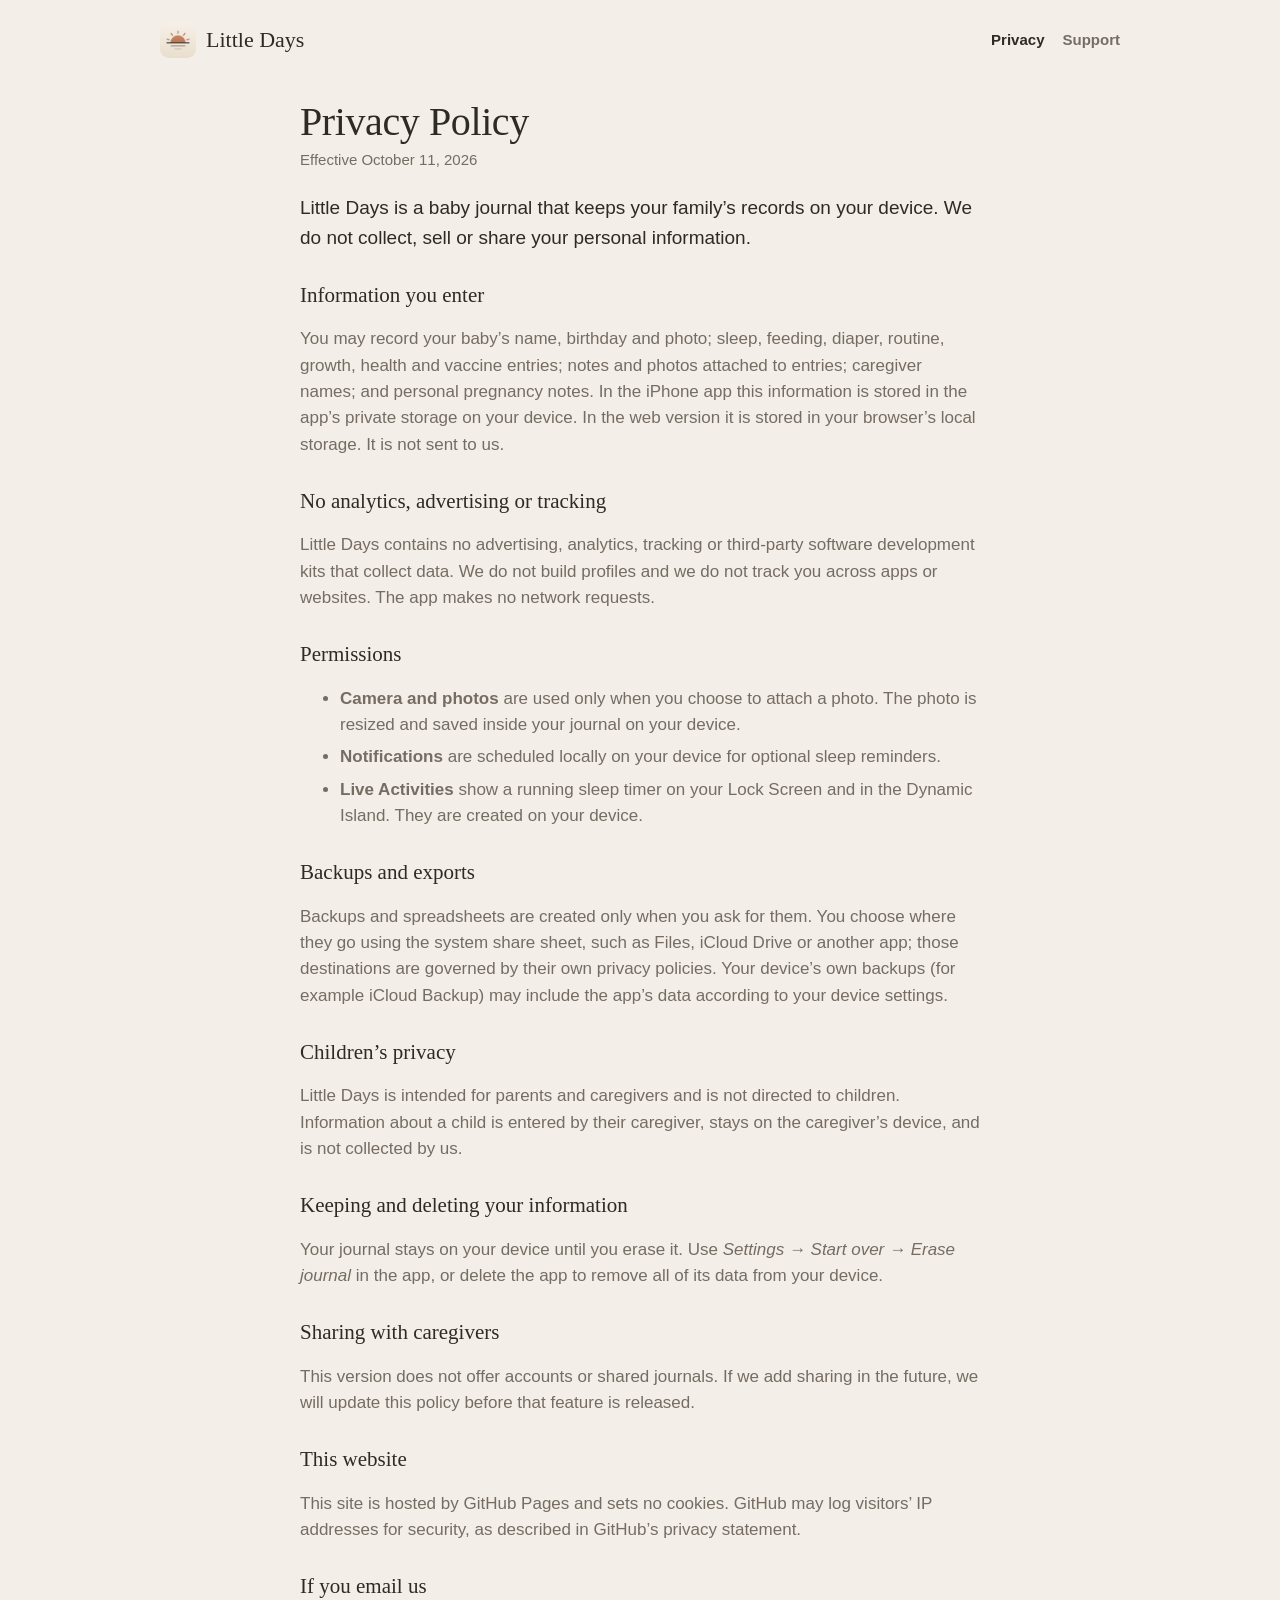
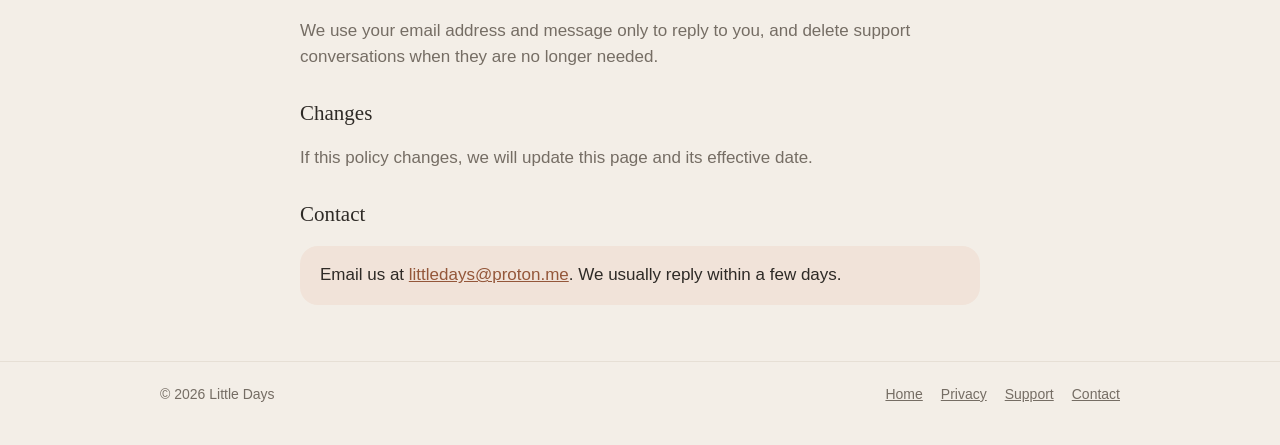
==== privacy.html @ df50dad7 "Update site" ====
<!doctype html>
<html lang="en">
<head>
  <meta charset="utf-8"><meta name="viewport" content="width=device-width,initial-scale=1">
  <title>Privacy Policy · Little Days</title>
  <meta name="description" content="How Little Days handles your family’s information: it stays on your device.">
  <meta property="og:title" content="Privacy Policy · Little Days"><meta property="og:description" content="How Little Days handles your family’s information: it stays on your device."><meta property="og:image" content="https://little-days.github.io/images/today.jpg">
  <link rel="icon" href="icon.svg" type="image/svg+xml"><link rel="apple-touch-icon" href="apple-touch-icon.png"><link rel="stylesheet" href="styles.css">
</head>
<body>
  <header class="wrap site-header"><a class="brand" href="./"><img src="apple-touch-icon.png" alt="">Little Days</a><nav><a href="privacy.html" aria-current="page">Privacy</a><a href="support.html">Support</a></nav></header>
  <main class="wrap narrow doc">
    <h1>Privacy Policy</h1>
    <p class="meta">Effective October 11, 2026</p>
    <p class="lead">Little Days is a baby journal that keeps your family’s records on your device. We do not collect, sell or share your personal information.</p>
    <h2>Information you enter</h2>
    <p>You may record your baby’s name, birthday and photo; sleep, feeding, diaper, routine, growth, health and vaccine entries; notes and photos attached to entries; caregiver names; and personal pregnancy notes. In the iPhone app this information is stored in the app’s private storage on your device. In the web version it is stored in your browser’s local storage. It is not sent to us.</p>
    <h2>No analytics, advertising or tracking</h2>
    <p>Little Days contains no advertising, analytics, tracking or third-party software development kits that collect data. We do not build profiles and we do not track you across apps or websites. The app makes no network requests.</p>
    <h2>Permissions</h2>
    <ul>
      <li><strong>Camera and photos</strong> are used only when you choose to attach a photo. The photo is resized and saved inside your journal on your device.</li>
      <li><strong>Notifications</strong> are scheduled locally on your device for optional sleep reminders.</li>
      <li><strong>Live Activities</strong> show a running sleep timer on your Lock Screen and in the Dynamic Island. They are created on your device.</li>
    </ul>
    <h2>Backups and exports</h2>
    <p>Backups and spreadsheets are created only when you ask for them. You choose where they go using the system share sheet, such as Files, iCloud Drive or another app; those destinations are governed by their own privacy policies. Your device’s own backups (for example iCloud Backup) may include the app’s data according to your device settings.</p>
    <h2>Children’s privacy</h2>
    <p>Little Days is intended for parents and caregivers and is not directed to children. Information about a child is entered by their caregiver, stays on the caregiver’s device, and is not collected by us.</p>
    <h2>Keeping and deleting your information</h2>
    <p>Your journal stays on your device until you erase it. Use <em>Settings → Start over → Erase journal</em> in the app, or delete the app to remove all of its data from your device.</p>
    <h2>Sharing with caregivers</h2>
    <p>This version does not offer accounts or shared journals. If we add sharing in the future, we will update this policy before that feature is released.</p>
    <h2>This website</h2>
    <p>This site is hosted by GitHub Pages and sets no cookies. GitHub may log visitors’ IP addresses for security, as described in GitHub’s privacy statement.</p>
    <h2>If you email us</h2>
    <p>We use your email address and message only to reply to you, and delete support conversations when they are no longer needed.</p>
    <h2>Changes</h2>
    <p>If this policy changes, we will update this page and its effective date.</p>
    <h2>Contact</h2>
    <div class="contact"><p>Email us at <a href="mailto:littledays@proton.me">littledays@proton.me</a>. We usually reply within a few days.</p></div>
  </main>
  <footer class="site-footer"><div class="wrap"><span>© 2026 Little Days</span><nav><a href="./">Home</a><a href="privacy.html">Privacy</a><a href="support.html">Support</a><a href="mailto:littledays@proton.me">Contact</a></nav></div></footer>
</body>
</html>
---- styles.css ----
/* Little Days public site. Mirrors the app's tokens (dist/styles.css). */
:root {
  color-scheme: light dark;
  --bg: #f3eee7;
  --surface: #fbf9f5;
  --surface-2: #eee8df;
  --ink: #2e2a26;
  --ink-2: #756d64;
  --line: #e6dfd5;
  --accent-ink: #94573a;
  --accent-soft: #f1e3d9;
  --feed: #a97c4e; --feed-t: #f2e6d6;
  --diaper: #6e8667; --diaper-t: #e3e9dd;
  --sleep: #6c7294; --sleep-t: #e4e5ee;
  --shadow: 0 0 0 1px rgb(80 60 40 / 5%), 0 8px 28px rgb(80 60 40 / 8%);
  --font: -apple-system, BlinkMacSystemFont, "SF Pro Text", "Segoe UI", Roboto, "Helvetica Neue", Arial, sans-serif;
  --font-display: ui-serif, "New York", "Iowan Old Style", "Palatino Linotype", Georgia, serif;
}
@media (prefers-color-scheme: dark) {
  :root {
    --bg: #171513;
    --surface: #221f1c;
    --surface-2: #2d2925;
    --ink: #efe8de;
    --ink-2: #ada397;
    --line: #332e29;
    --accent-ink: #e09c7a;
    --accent-soft: #3a2a21;
    --feed: #d3a574; --feed-t: #3a2f24;
    --diaper: #9bb393; --diaper-t: #2a3128;
    --sleep: #a3a9cc; --sleep-t: #2a2c38;
    --shadow: 0 0 0 1px rgb(255 245 230 / 5%);
  }
}
* { box-sizing: border-box; }
html { -webkit-text-size-adjust: 100%; }
body { margin: 0; background: var(--bg); color: var(--ink); font: 17px/1.55 var(--font); -webkit-font-smoothing: antialiased; }
a { color: var(--accent-ink); }
img { max-width: 100%; }
.wrap { max-width: 1000px; margin: 0 auto; padding: 0 20px; }
.narrow { max-width: 720px; }

.site-header { display: flex; align-items: center; justify-content: space-between; gap: 16px; padding-top: 22px; padding-bottom: 22px; }
.brand { display: flex; align-items: center; gap: 10px; color: var(--ink); font: 500 22px var(--font-display); text-decoration: none; }
.brand img { width: 36px; height: 36px; border-radius: 9px; }
.site-header nav { display: flex; gap: 18px; font-size: 15px; font-weight: 600; }
.site-header nav a { color: var(--ink-2); text-decoration: none; }
.site-header nav a:hover, .site-header nav a[aria-current] { color: var(--ink); }

.hero { display: grid; gap: 40px; align-items: center; padding: 28px 0 56px; }
.hero h1 { margin: 0 0 16px; font: 400 clamp(40px, 6.2vw, 62px)/1.06 var(--font-display); letter-spacing: -.015em; }
.hero p { margin: 0 0 22px; max-width: 34ch; color: var(--ink-2); font-size: 20px; }
.pill { display: inline-flex; align-items: center; gap: 8px; padding: 10px 18px; border-radius: 999px; background: var(--ink); color: var(--bg); font-size: 15px; font-weight: 600; }
.pill svg { width: 18px; height: 18px; }
.shots { display: flex; justify-content: center; gap: 16px; }
.shots img { width: min(31%, 230px); border-radius: 30px; box-shadow: var(--shadow); border: 1px solid var(--line); }
.shots img:nth-child(2) { transform: translateY(-22px); }

.features { display: grid; gap: 14px; padding-bottom: 56px; }
.feature { padding: 22px; border-radius: 22px; background: var(--surface); box-shadow: var(--shadow); }
.feature .tile { display: grid; place-items: center; width: 44px; height: 44px; margin-bottom: 14px; border-radius: 13px; }
.feature .tile svg { width: 23px; height: 23px; fill: none; stroke: currentColor; stroke-width: 1.75; stroke-linecap: round; stroke-linejoin: round; }
.feature h2 { margin: 0 0 6px; font: 500 22px var(--font-display); }
.feature p { margin: 0; color: var(--ink-2); font-size: 16px; }

.doc { padding-top: 12px; padding-bottom: 56px; }
.doc h1 { margin: 8px 0 4px; font: 400 40px/1.1 var(--font-display); letter-spacing: -.01em; }
.doc .meta { margin: 0 0 22px; color: var(--ink-2); font-size: 15px; }
.doc .lead { font-size: 19px; color: var(--ink); }
.doc h2 { margin: 30px 0 6px; font: 500 21px/1.3 var(--font-display); }
.doc p, .doc li { color: var(--ink-2); }
.doc li + li { margin-top: 6px; }
.card { margin-top: 22px; padding: 6px 22px 20px; border-radius: 22px; background: var(--surface); box-shadow: var(--shadow); }
.contact { margin-top: 18px; padding: 16px 20px; border-radius: 18px; background: var(--accent-soft); color: var(--ink); }
.contact p { margin: 0; color: var(--ink); }
.contact small { display: block; margin-top: 6px; color: var(--ink-2); font-size: 14px; }

.site-footer { padding: 22px 0 40px; border-top: 1px solid var(--line); color: var(--ink-2); font-size: 14px; }
.site-footer .wrap { display: flex; flex-wrap: wrap; justify-content: space-between; gap: 12px; }
.site-footer nav { display: flex; gap: 18px; }
.site-footer a { color: var(--ink-2); }

@media (min-width: 820px) {
  .hero { grid-template-columns: 1fr 1.1fr; padding-top: 48px; }
  .features { grid-template-columns: repeat(3, 1fr); }
}
@media (max-width: 480px) {
  .site-header nav { gap: 14px; }
  .shots { gap: 10px; }
  .shots img { border-radius: 20px; }
}
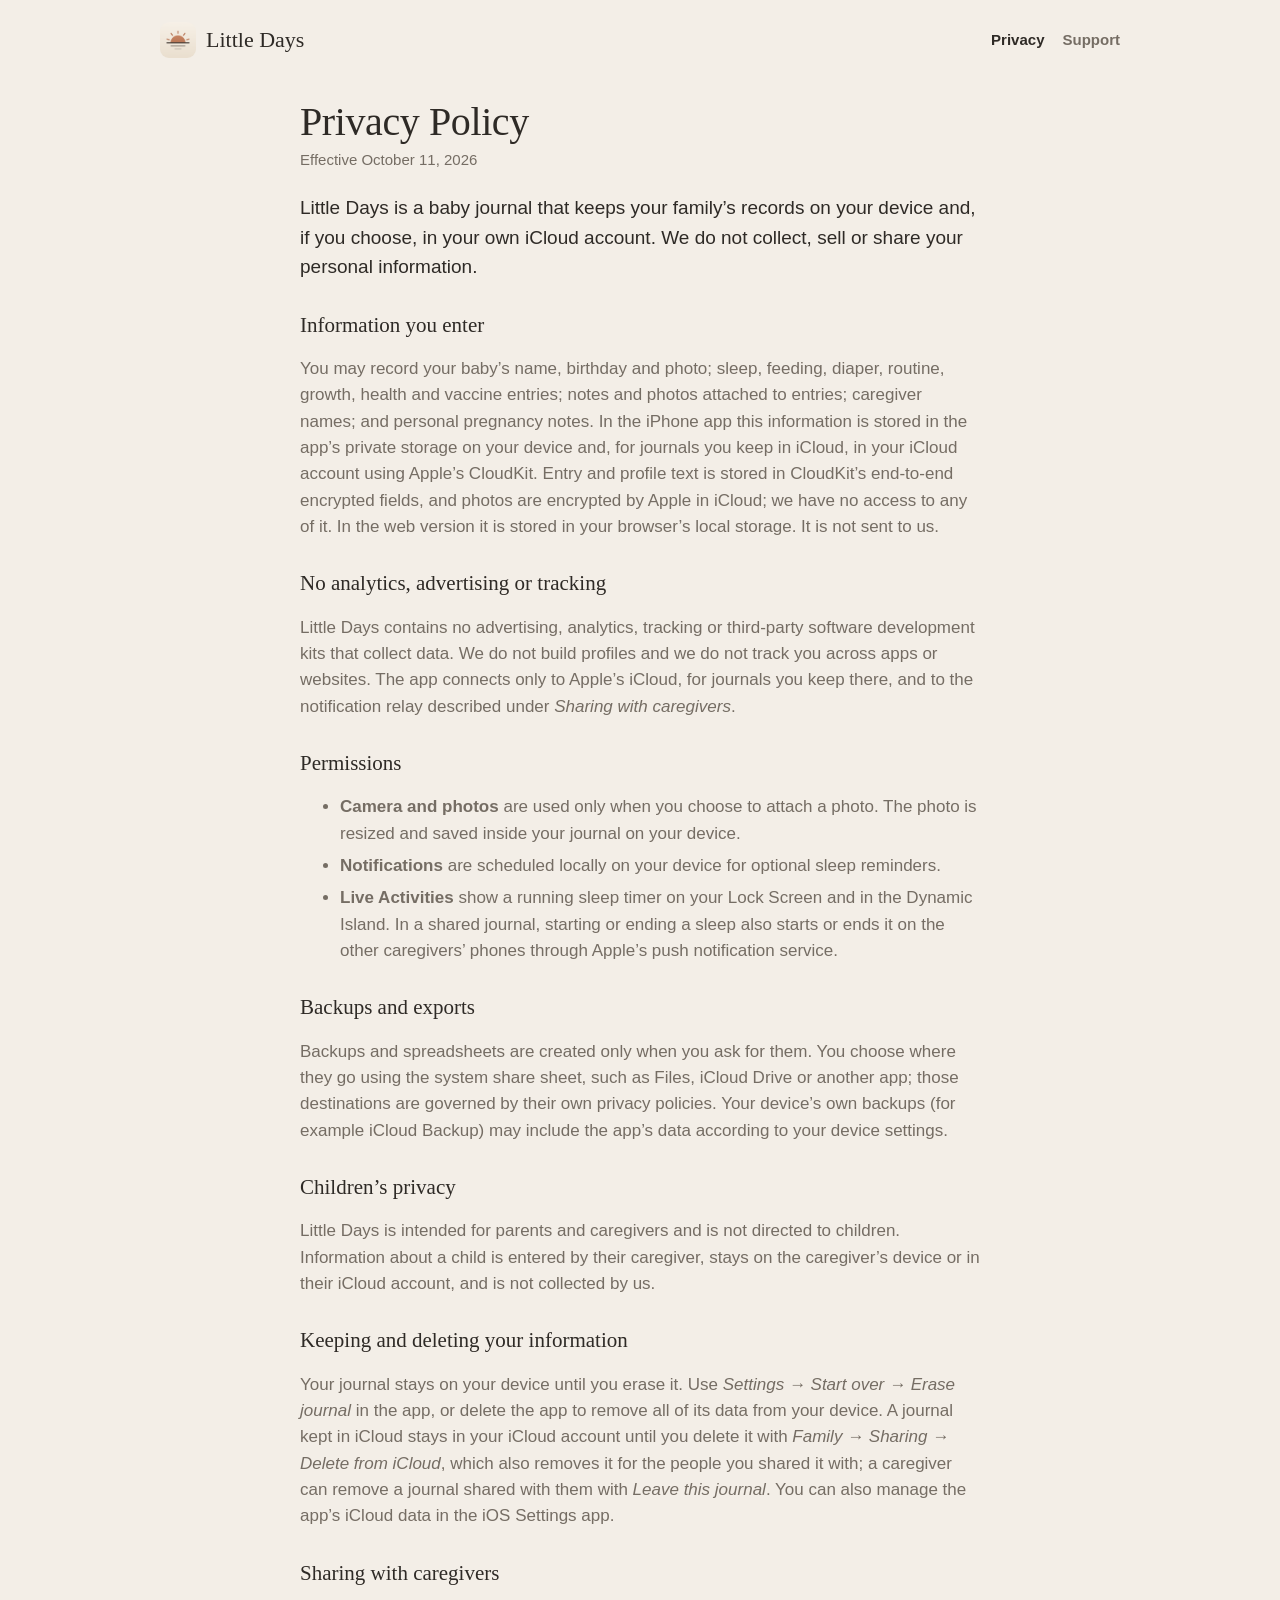
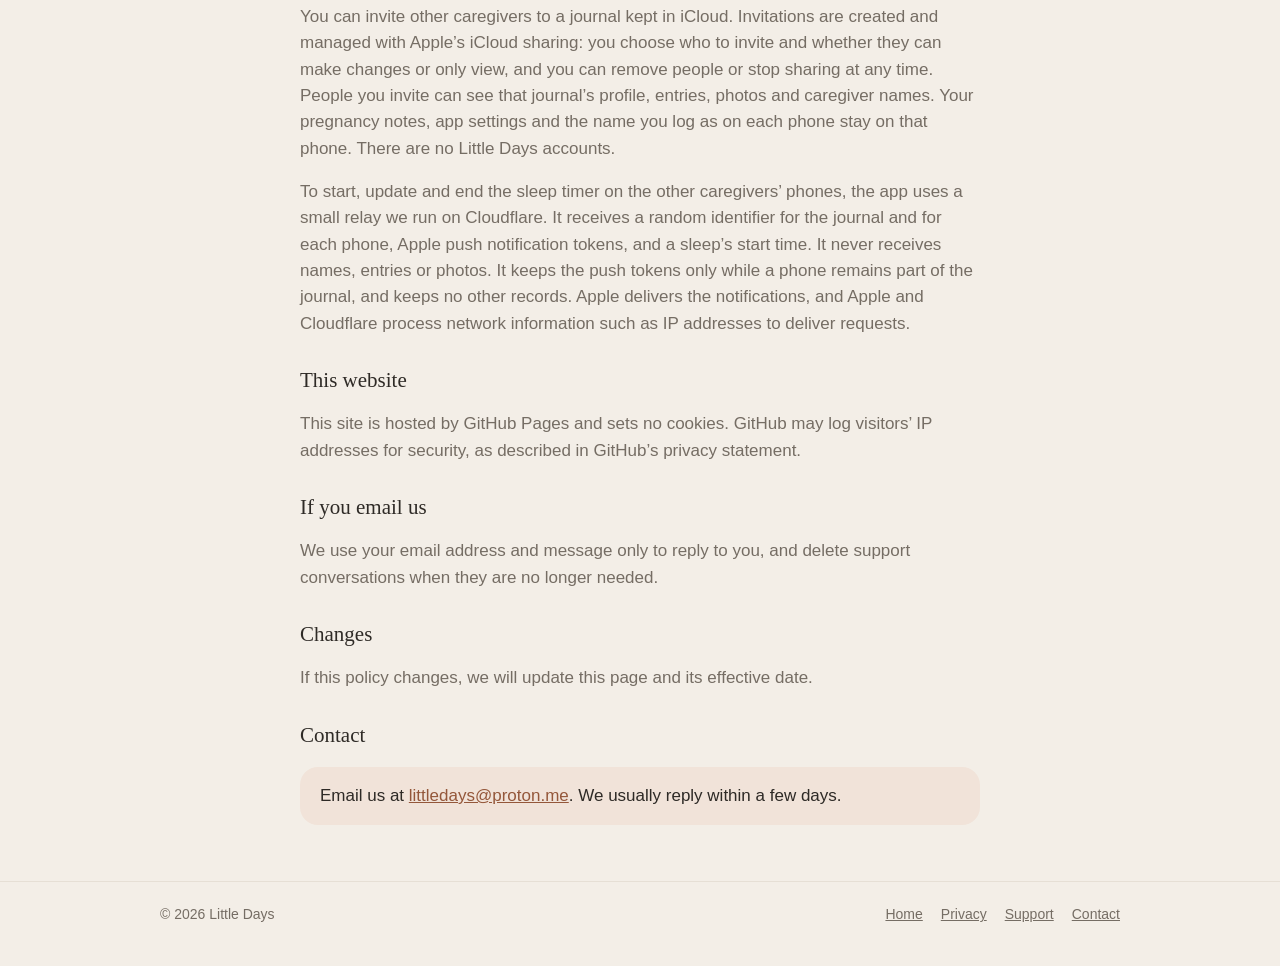
==== commit 097e7250: "Update site" ====
--- a/privacy.html
+++ b/privacy.html
@@ -12,25 +12,26 @@
   <main class="wrap narrow doc">
     <h1>Privacy Policy</h1>
     <p class="meta">Effective October 11, 2026</p>
-    <p class="lead">Little Days is a baby journal that keeps your family’s records on your device. We do not collect, sell or share your personal information.</p>
+    <p class="lead">Little Days is a baby journal that keeps your family’s records on your device and, if you choose, in your own iCloud account. We do not collect, sell or share your personal information.</p>
     <h2>Information you enter</h2>
-    <p>You may record your baby’s name, birthday and photo; sleep, feeding, diaper, routine, growth, health and vaccine entries; notes and photos attached to entries; caregiver names; and personal pregnancy notes. In the iPhone app this information is stored in the app’s private storage on your device. In the web version it is stored in your browser’s local storage. It is not sent to us.</p>
+    <p>You may record your baby’s name, birthday and photo; sleep, feeding, diaper, routine, growth, health and vaccine entries; notes and photos attached to entries; caregiver names; and personal pregnancy notes. In the iPhone app this information is stored in the app’s private storage on your device and, for journals you keep in iCloud, in your iCloud account using Apple’s CloudKit. Entry and profile text is stored in CloudKit’s end-to-end encrypted fields, and photos are encrypted by Apple in iCloud; we have no access to any of it. In the web version it is stored in your browser’s local storage. It is not sent to us.</p>
     <h2>No analytics, advertising or tracking</h2>
-    <p>Little Days contains no advertising, analytics, tracking or third-party software development kits that collect data. We do not build profiles and we do not track you across apps or websites. The app makes no network requests.</p>
+    <p>Little Days contains no advertising, analytics, tracking or third-party software development kits that collect data. We do not build profiles and we do not track you across apps or websites. The app connects only to Apple’s iCloud, for journals you keep there, and to the notification relay described under <em>Sharing with caregivers</em>.</p>
     <h2>Permissions</h2>
     <ul>
       <li><strong>Camera and photos</strong> are used only when you choose to attach a photo. The photo is resized and saved inside your journal on your device.</li>
       <li><strong>Notifications</strong> are scheduled locally on your device for optional sleep reminders.</li>
-      <li><strong>Live Activities</strong> show a running sleep timer on your Lock Screen and in the Dynamic Island. They are created on your device.</li>
+      <li><strong>Live Activities</strong> show a running sleep timer on your Lock Screen and in the Dynamic Island. In a shared journal, starting or ending a sleep also starts or ends it on the other caregivers’ phones through Apple’s push notification service.</li>
     </ul>
     <h2>Backups and exports</h2>
     <p>Backups and spreadsheets are created only when you ask for them. You choose where they go using the system share sheet, such as Files, iCloud Drive or another app; those destinations are governed by their own privacy policies. Your device’s own backups (for example iCloud Backup) may include the app’s data according to your device settings.</p>
     <h2>Children’s privacy</h2>
-    <p>Little Days is intended for parents and caregivers and is not directed to children. Information about a child is entered by their caregiver, stays on the caregiver’s device, and is not collected by us.</p>
+    <p>Little Days is intended for parents and caregivers and is not directed to children. Information about a child is entered by their caregiver, stays on the caregiver’s device or in their iCloud account, and is not collected by us.</p>
     <h2>Keeping and deleting your information</h2>
-    <p>Your journal stays on your device until you erase it. Use <em>Settings → Start over → Erase journal</em> in the app, or delete the app to remove all of its data from your device.</p>
+    <p>Your journal stays on your device until you erase it. Use <em>Settings → Start over → Erase journal</em> in the app, or delete the app to remove all of its data from your device. A journal kept in iCloud stays in your iCloud account until you delete it with <em>Family → Sharing → Delete from iCloud</em>, which also removes it for the people you shared it with; a caregiver can remove a journal shared with them with <em>Leave this journal</em>. You can also manage the app’s iCloud data in the iOS Settings app.</p>
     <h2>Sharing with caregivers</h2>
-    <p>This version does not offer accounts or shared journals. If we add sharing in the future, we will update this policy before that feature is released.</p>
+    <p>You can invite other caregivers to a journal kept in iCloud. Invitations are created and managed with Apple’s iCloud sharing: you choose who to invite and whether they can make changes or only view, and you can remove people or stop sharing at any time. People you invite can see that journal’s profile, entries, photos and caregiver names. Your pregnancy notes, app settings and the name you log as on each phone stay on that phone. There are no Little Days accounts.</p>
+    <p>To start, update and end the sleep timer on the other caregivers’ phones, the app uses a small relay we run on Cloudflare. It receives a random identifier for the journal and for each phone, Apple push notification tokens, and a sleep’s start time. It never receives names, entries or photos. It keeps the push tokens only while a phone remains part of the journal, and keeps no other records. Apple delivers the notifications, and Apple and Cloudflare process network information such as IP addresses to deliver requests.</p>
     <h2>This website</h2>
     <p>This site is hosted by GitHub Pages and sets no cookies. GitHub may log visitors’ IP addresses for security, as described in GitHub’s privacy statement.</p>
     <h2>If you email us</h2>
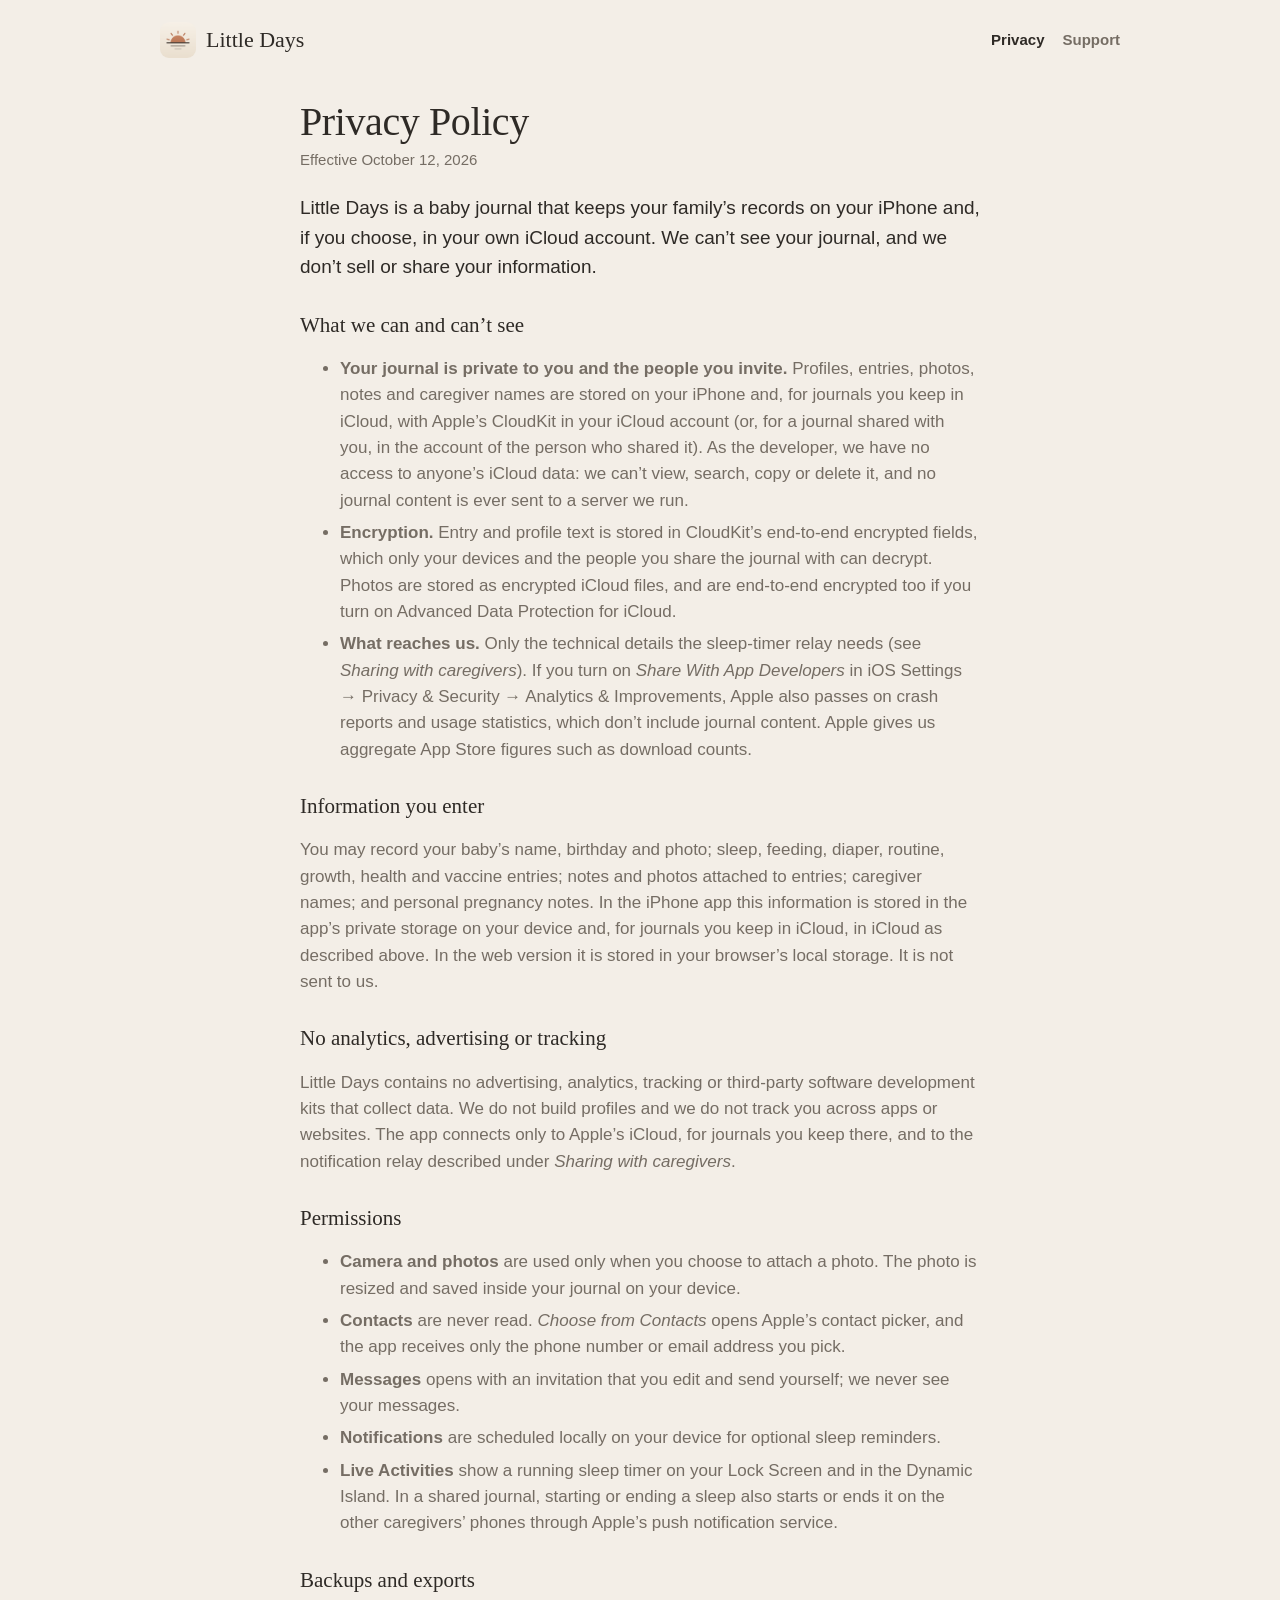
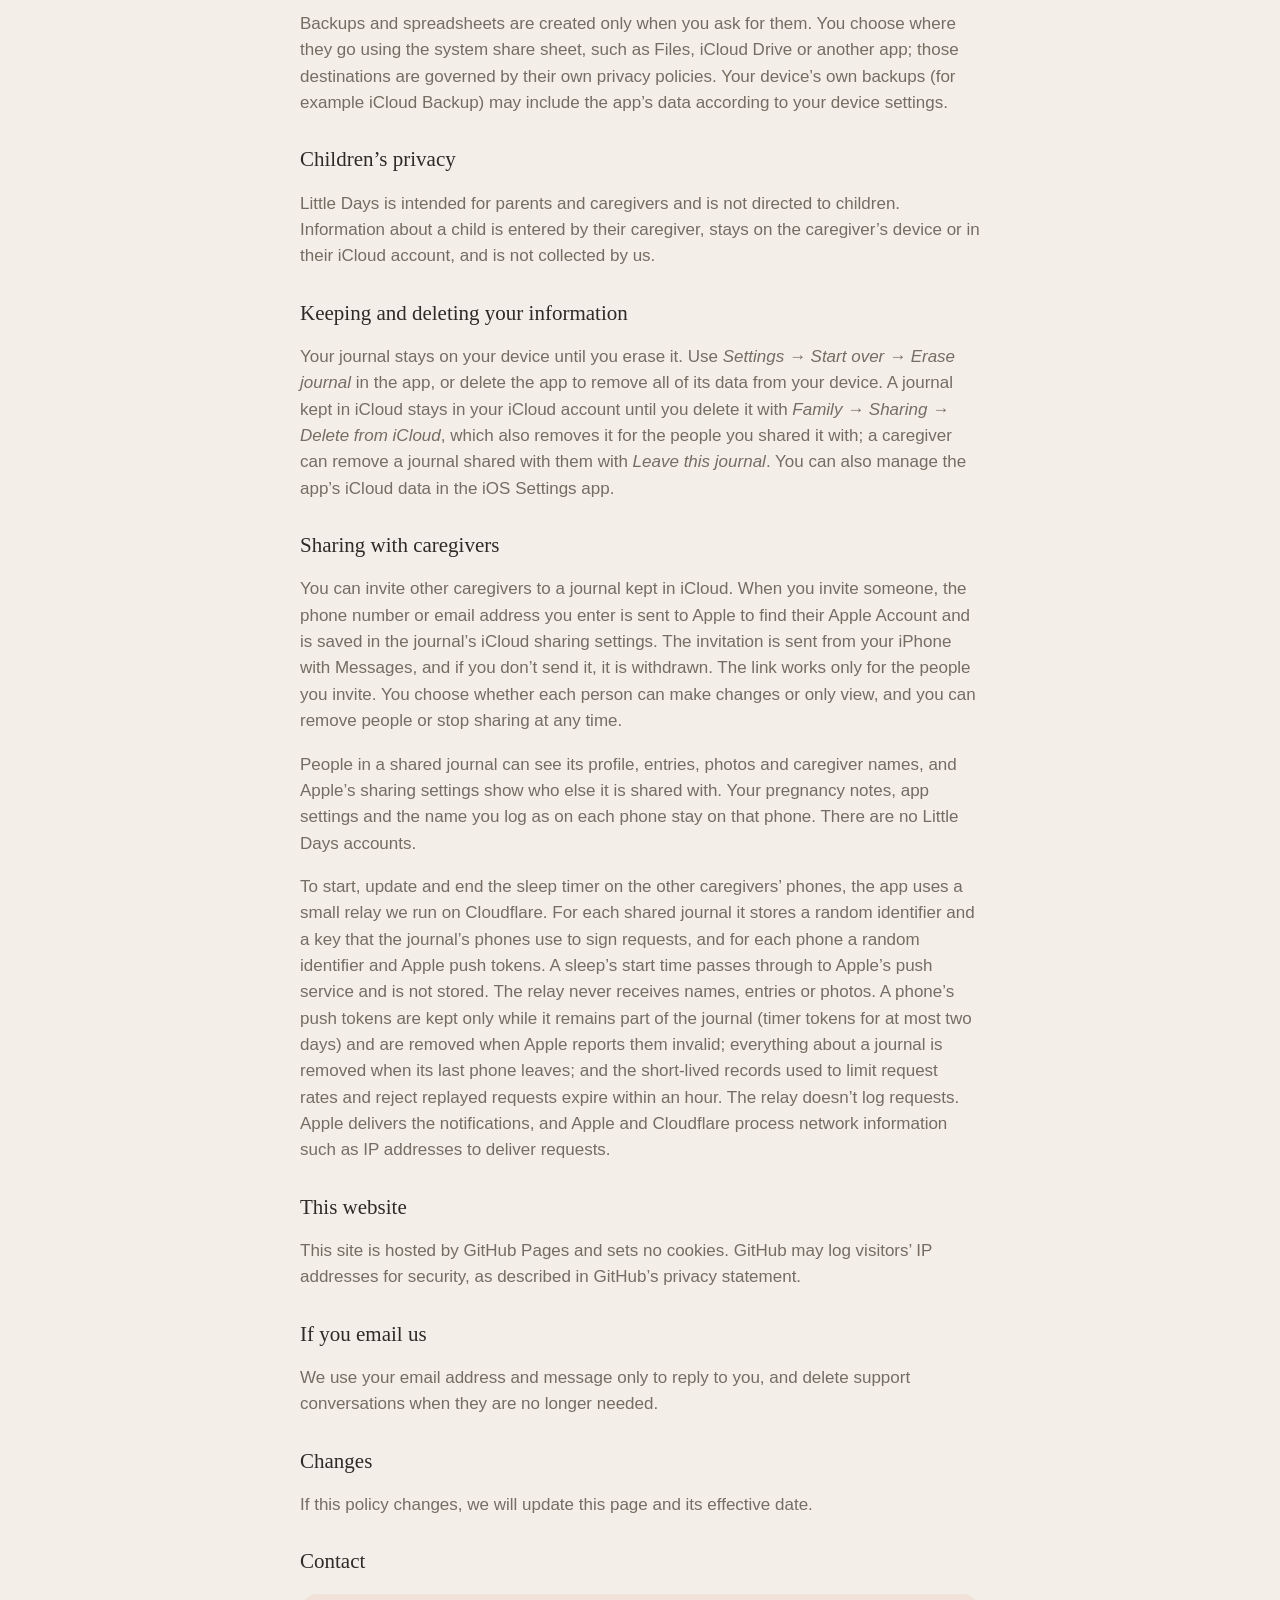
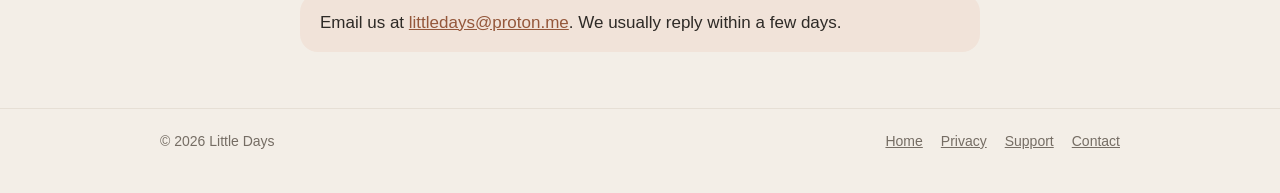
==== commit 9a305a6c: "Update site" ====
--- a/privacy.html
+++ b/privacy.html
@@ -3,23 +3,31 @@
 <head>
   <meta charset="utf-8"><meta name="viewport" content="width=device-width,initial-scale=1">
   <title>Privacy Policy · Little Days</title>
-  <meta name="description" content="How Little Days handles your family’s information: it stays on your device.">
-  <meta property="og:title" content="Privacy Policy · Little Days"><meta property="og:description" content="How Little Days handles your family’s information: it stays on your device."><meta property="og:image" content="https://little-days.github.io/images/today.jpg">
+  <meta name="description" content="How Little Days handles your family’s information: it stays on your devices and in your own iCloud, where we can’t see it.">
+  <meta property="og:title" content="Privacy Policy · Little Days"><meta property="og:description" content="How Little Days handles your family’s information: it stays on your devices and in your own iCloud, where we can’t see it."><meta property="og:image" content="https://little-days.github.io/images/today.jpg">
   <link rel="icon" href="icon.svg" type="image/svg+xml"><link rel="apple-touch-icon" href="apple-touch-icon.png"><link rel="stylesheet" href="styles.css">
 </head>
 <body>
   <header class="wrap site-header"><a class="brand" href="./"><img src="apple-touch-icon.png" alt="">Little Days</a><nav><a href="privacy.html" aria-current="page">Privacy</a><a href="support.html">Support</a></nav></header>
   <main class="wrap narrow doc">
     <h1>Privacy Policy</h1>
-    <p class="meta">Effective October 11, 2026</p>
-    <p class="lead">Little Days is a baby journal that keeps your family’s records on your device and, if you choose, in your own iCloud account. We do not collect, sell or share your personal information.</p>
+    <p class="meta">Effective October 12, 2026</p>
+    <p class="lead">Little Days is a baby journal that keeps your family’s records on your iPhone and, if you choose, in your own iCloud account. We can’t see your journal, and we don’t sell or share your information.</p>
+    <h2>What we can and can’t see</h2>
+    <ul>
+      <li><strong>Your journal is private to you and the people you invite.</strong> Profiles, entries, photos, notes and caregiver names are stored on your iPhone and, for journals you keep in iCloud, with Apple’s CloudKit in your iCloud account (or, for a journal shared with you, in the account of the person who shared it). As the developer, we have no access to anyone’s iCloud data: we can’t view, search, copy or delete it, and no journal content is ever sent to a server we run.</li>
+      <li><strong>Encryption.</strong> Entry and profile text is stored in CloudKit’s end-to-end encrypted fields, which only your devices and the people you share the journal with can decrypt. Photos are stored as encrypted iCloud files, and are end-to-end encrypted too if you turn on Advanced Data Protection for iCloud.</li>
+      <li><strong>What reaches us.</strong> Only the technical details the sleep-timer relay needs (see <em>Sharing with caregivers</em>). If you turn on <em>Share With App Developers</em> in iOS Settings → Privacy &amp; Security → Analytics &amp; Improvements, Apple also passes on crash reports and usage statistics, which don’t include journal content. Apple gives us aggregate App Store figures such as download counts.</li>
+    </ul>
     <h2>Information you enter</h2>
-    <p>You may record your baby’s name, birthday and photo; sleep, feeding, diaper, routine, growth, health and vaccine entries; notes and photos attached to entries; caregiver names; and personal pregnancy notes. In the iPhone app this information is stored in the app’s private storage on your device and, for journals you keep in iCloud, in your iCloud account using Apple’s CloudKit. Entry and profile text is stored in CloudKit’s end-to-end encrypted fields, and photos are encrypted by Apple in iCloud; we have no access to any of it. In the web version it is stored in your browser’s local storage. It is not sent to us.</p>
+    <p>You may record your baby’s name, birthday and photo; sleep, feeding, diaper, routine, growth, health and vaccine entries; notes and photos attached to entries; caregiver names; and personal pregnancy notes. In the iPhone app this information is stored in the app’s private storage on your device and, for journals you keep in iCloud, in iCloud as described above. In the web version it is stored in your browser’s local storage. It is not sent to us.</p>
     <h2>No analytics, advertising or tracking</h2>
     <p>Little Days contains no advertising, analytics, tracking or third-party software development kits that collect data. We do not build profiles and we do not track you across apps or websites. The app connects only to Apple’s iCloud, for journals you keep there, and to the notification relay described under <em>Sharing with caregivers</em>.</p>
     <h2>Permissions</h2>
     <ul>
       <li><strong>Camera and photos</strong> are used only when you choose to attach a photo. The photo is resized and saved inside your journal on your device.</li>
+      <li><strong>Contacts</strong> are never read. <em>Choose from Contacts</em> opens Apple’s contact picker, and the app receives only the phone number or email address you pick.</li>
+      <li><strong>Messages</strong> opens with an invitation that you edit and send yourself; we never see your messages.</li>
       <li><strong>Notifications</strong> are scheduled locally on your device for optional sleep reminders.</li>
       <li><strong>Live Activities</strong> show a running sleep timer on your Lock Screen and in the Dynamic Island. In a shared journal, starting or ending a sleep also starts or ends it on the other caregivers’ phones through Apple’s push notification service.</li>
     </ul>
@@ -30,8 +38,9 @@
     <h2>Keeping and deleting your information</h2>
     <p>Your journal stays on your device until you erase it. Use <em>Settings → Start over → Erase journal</em> in the app, or delete the app to remove all of its data from your device. A journal kept in iCloud stays in your iCloud account until you delete it with <em>Family → Sharing → Delete from iCloud</em>, which also removes it for the people you shared it with; a caregiver can remove a journal shared with them with <em>Leave this journal</em>. You can also manage the app’s iCloud data in the iOS Settings app.</p>
     <h2>Sharing with caregivers</h2>
-    <p>You can invite other caregivers to a journal kept in iCloud. Invitations are created and managed with Apple’s iCloud sharing: you choose who to invite and whether they can make changes or only view, and you can remove people or stop sharing at any time. People you invite can see that journal’s profile, entries, photos and caregiver names. Your pregnancy notes, app settings and the name you log as on each phone stay on that phone. There are no Little Days accounts.</p>
-    <p>To start, update and end the sleep timer on the other caregivers’ phones, the app uses a small relay we run on Cloudflare. It receives a random identifier for the journal and for each phone, Apple push notification tokens, and a sleep’s start time. It never receives names, entries or photos. It keeps the push tokens only while a phone remains part of the journal, and keeps no other records. Apple delivers the notifications, and Apple and Cloudflare process network information such as IP addresses to deliver requests.</p>
+    <p>You can invite other caregivers to a journal kept in iCloud. When you invite someone, the phone number or email address you enter is sent to Apple to find their Apple Account and is saved in the journal’s iCloud sharing settings. The invitation is sent from your iPhone with Messages, and if you don’t send it, it is withdrawn. The link works only for the people you invite. You choose whether each person can make changes or only view, and you can remove people or stop sharing at any time.</p>
+    <p>People in a shared journal can see its profile, entries, photos and caregiver names, and Apple’s sharing settings show who else it is shared with. Your pregnancy notes, app settings and the name you log as on each phone stay on that phone. There are no Little Days accounts.</p>
+    <p>To start, update and end the sleep timer on the other caregivers’ phones, the app uses a small relay we run on Cloudflare. For each shared journal it stores a random identifier and a key that the journal’s phones use to sign requests, and for each phone a random identifier and Apple push tokens. A sleep’s start time passes through to Apple’s push service and is not stored. The relay never receives names, entries or photos. A phone’s push tokens are kept only while it remains part of the journal (timer tokens for at most two days) and are removed when Apple reports them invalid; everything about a journal is removed when its last phone leaves; and the short-lived records used to limit request rates and reject replayed requests expire within an hour. The relay doesn’t log requests. Apple delivers the notifications, and Apple and Cloudflare process network information such as IP addresses to deliver requests.</p>
     <h2>This website</h2>
     <p>This site is hosted by GitHub Pages and sets no cookies. GitHub may log visitors’ IP addresses for security, as described in GitHub’s privacy statement.</p>
     <h2>If you email us</h2>
--- a/styles.css
+++ b/styles.css
@@ -53,7 +53,7 @@
 .pill { display: inline-flex; align-items: center; gap: 8px; padding: 10px 18px; border-radius: 999px; background: var(--ink); color: var(--bg); font-size: 15px; font-weight: 600; }
 .pill svg { width: 18px; height: 18px; }
 .shots { display: flex; justify-content: center; gap: 16px; }
-.shots img { width: min(31%, 230px); border-radius: 30px; box-shadow: var(--shadow); border: 1px solid var(--line); }
+.shots img { width: min(31%, 230px); height: auto; border-radius: 30px; box-shadow: var(--shadow); border: 1px solid var(--line); }
 .shots img:nth-child(2) { transform: translateY(-22px); }
 
 .features { display: grid; gap: 14px; padding-bottom: 56px; }
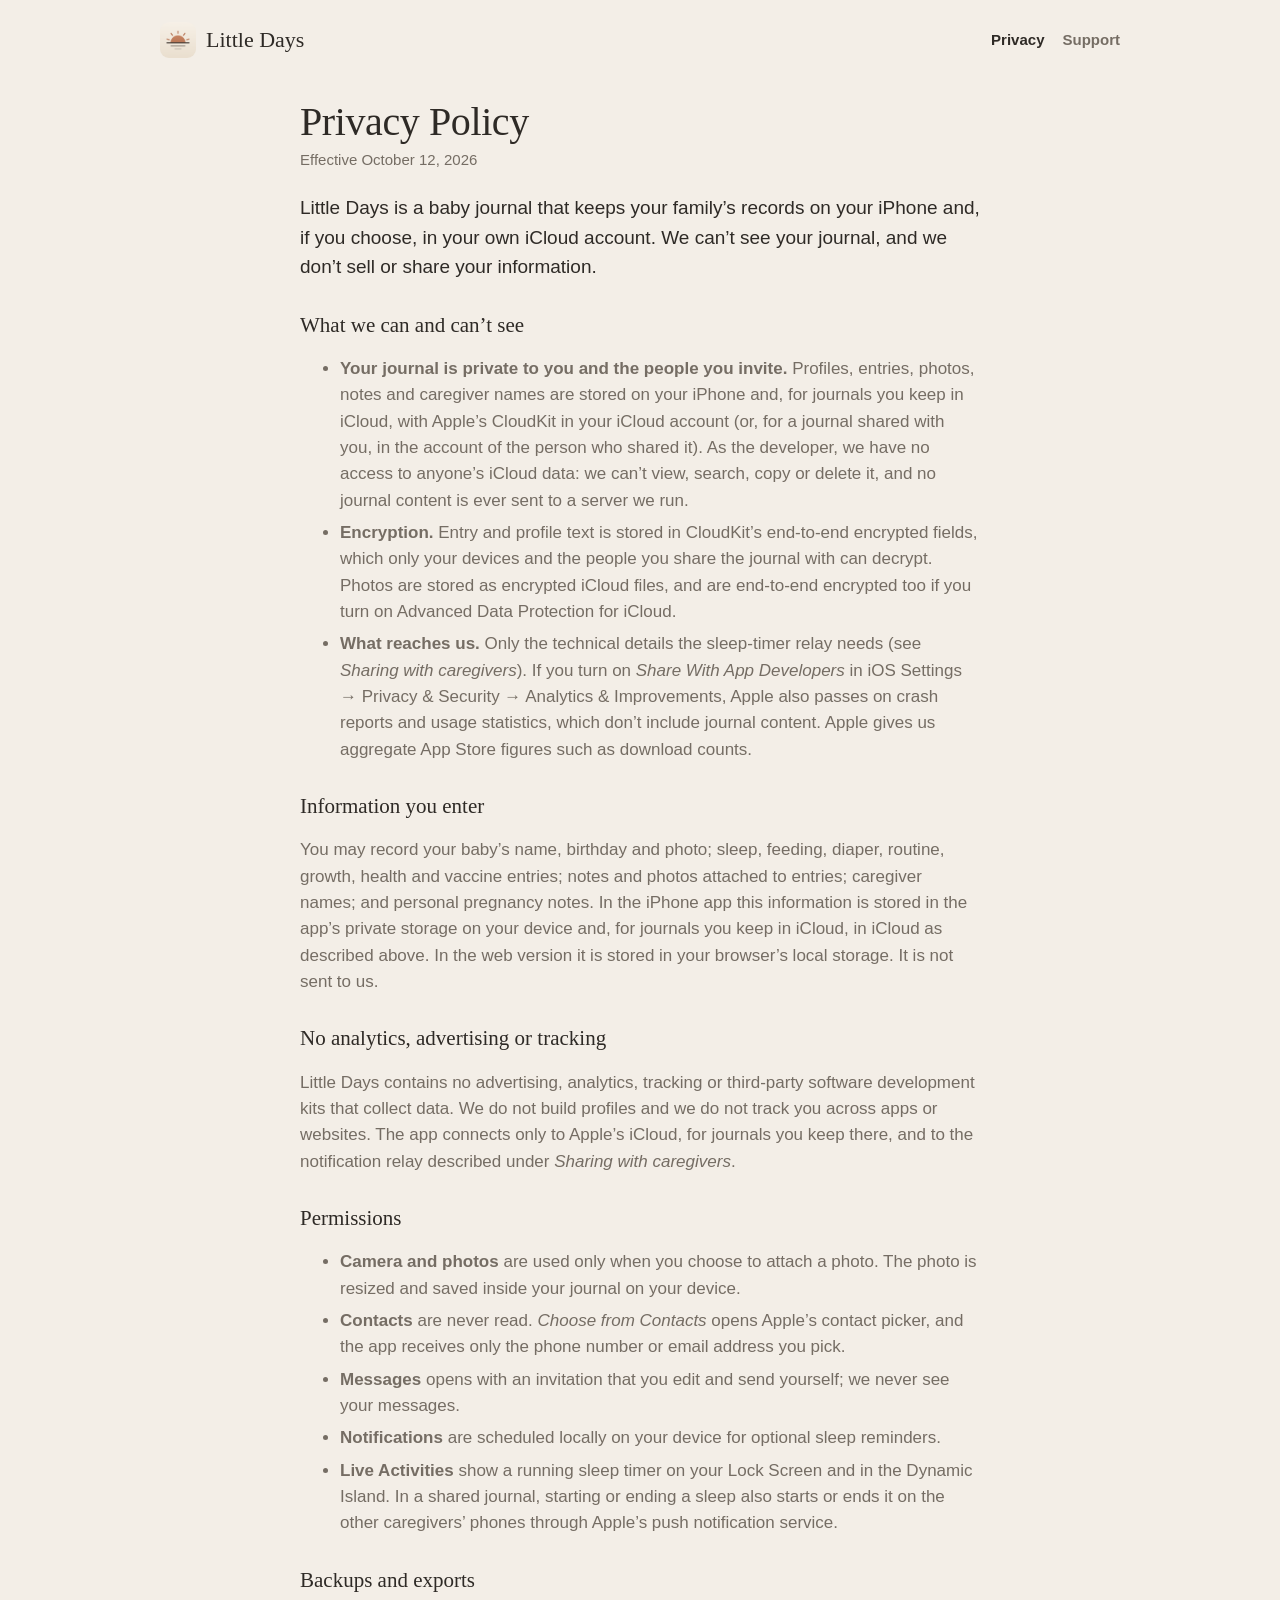
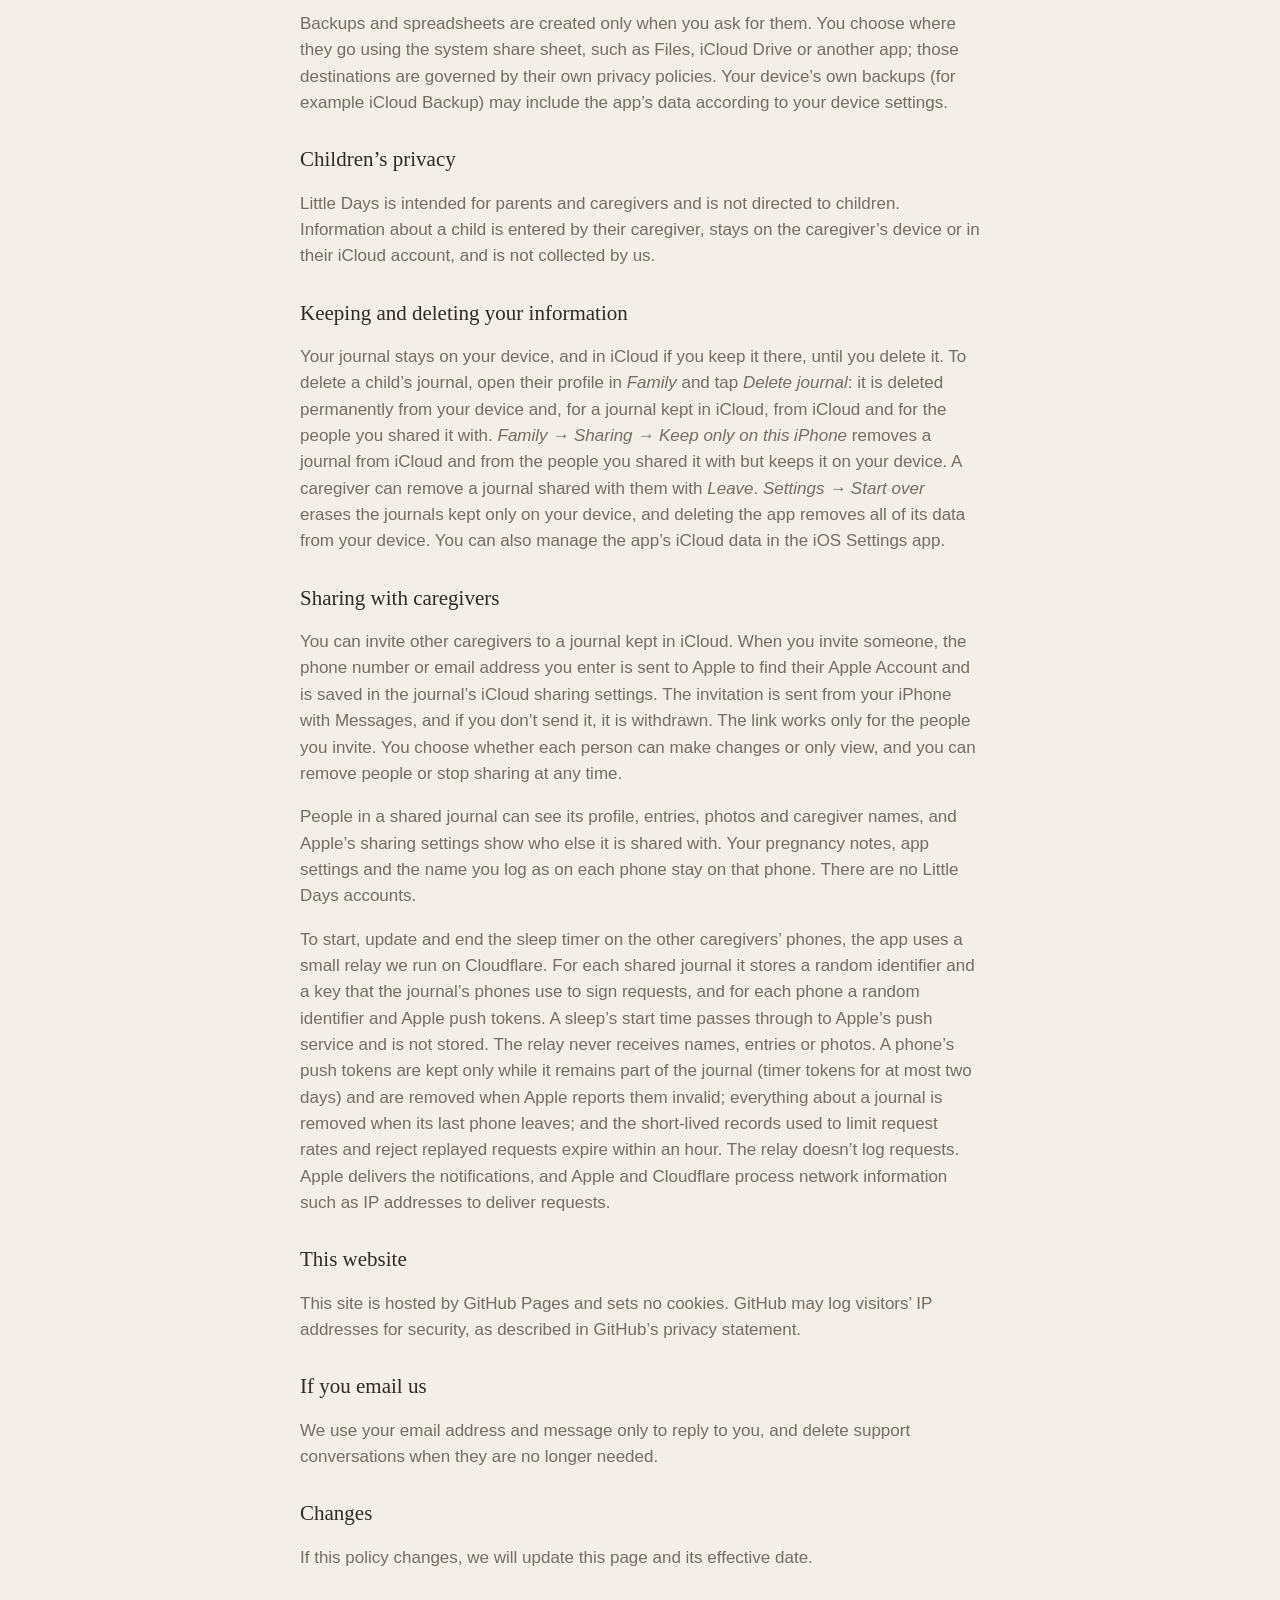
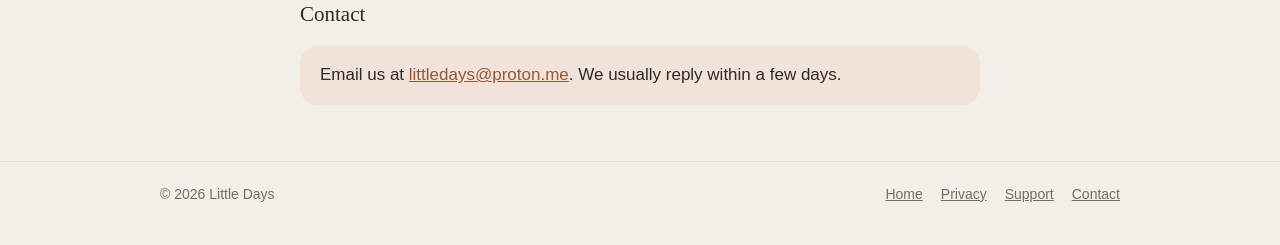
==== commit 6dfd4a10: "Update site" ====
--- a/privacy.html
+++ b/privacy.html
@@ -36,7 +36,7 @@
     <h2>Children’s privacy</h2>
     <p>Little Days is intended for parents and caregivers and is not directed to children. Information about a child is entered by their caregiver, stays on the caregiver’s device or in their iCloud account, and is not collected by us.</p>
     <h2>Keeping and deleting your information</h2>
-    <p>Your journal stays on your device until you erase it. Use <em>Settings → Start over → Erase journal</em> in the app, or delete the app to remove all of its data from your device. A journal kept in iCloud stays in your iCloud account until you delete it with <em>Family → Sharing → Delete from iCloud</em>, which also removes it for the people you shared it with; a caregiver can remove a journal shared with them with <em>Leave this journal</em>. You can also manage the app’s iCloud data in the iOS Settings app.</p>
+    <p>Your journal stays on your device, and in iCloud if you keep it there, until you delete it. To delete a child’s journal, open their profile in <em>Family</em> and tap <em>Delete journal</em>: it is deleted permanently from your device and, for a journal kept in iCloud, from iCloud and for the people you shared it with. <em>Family → Sharing → Keep only on this iPhone</em> removes a journal from iCloud and from the people you shared it with but keeps it on your device. A caregiver can remove a journal shared with them with <em>Leave</em>. <em>Settings → Start over</em> erases the journals kept only on your device, and deleting the app removes all of its data from your device. You can also manage the app’s iCloud data in the iOS Settings app.</p>
     <h2>Sharing with caregivers</h2>
     <p>You can invite other caregivers to a journal kept in iCloud. When you invite someone, the phone number or email address you enter is sent to Apple to find their Apple Account and is saved in the journal’s iCloud sharing settings. The invitation is sent from your iPhone with Messages, and if you don’t send it, it is withdrawn. The link works only for the people you invite. You choose whether each person can make changes or only view, and you can remove people or stop sharing at any time.</p>
     <p>People in a shared journal can see its profile, entries, photos and caregiver names, and Apple’s sharing settings show who else it is shared with. Your pregnancy notes, app settings and the name you log as on each phone stay on that phone. There are no Little Days accounts.</p>
